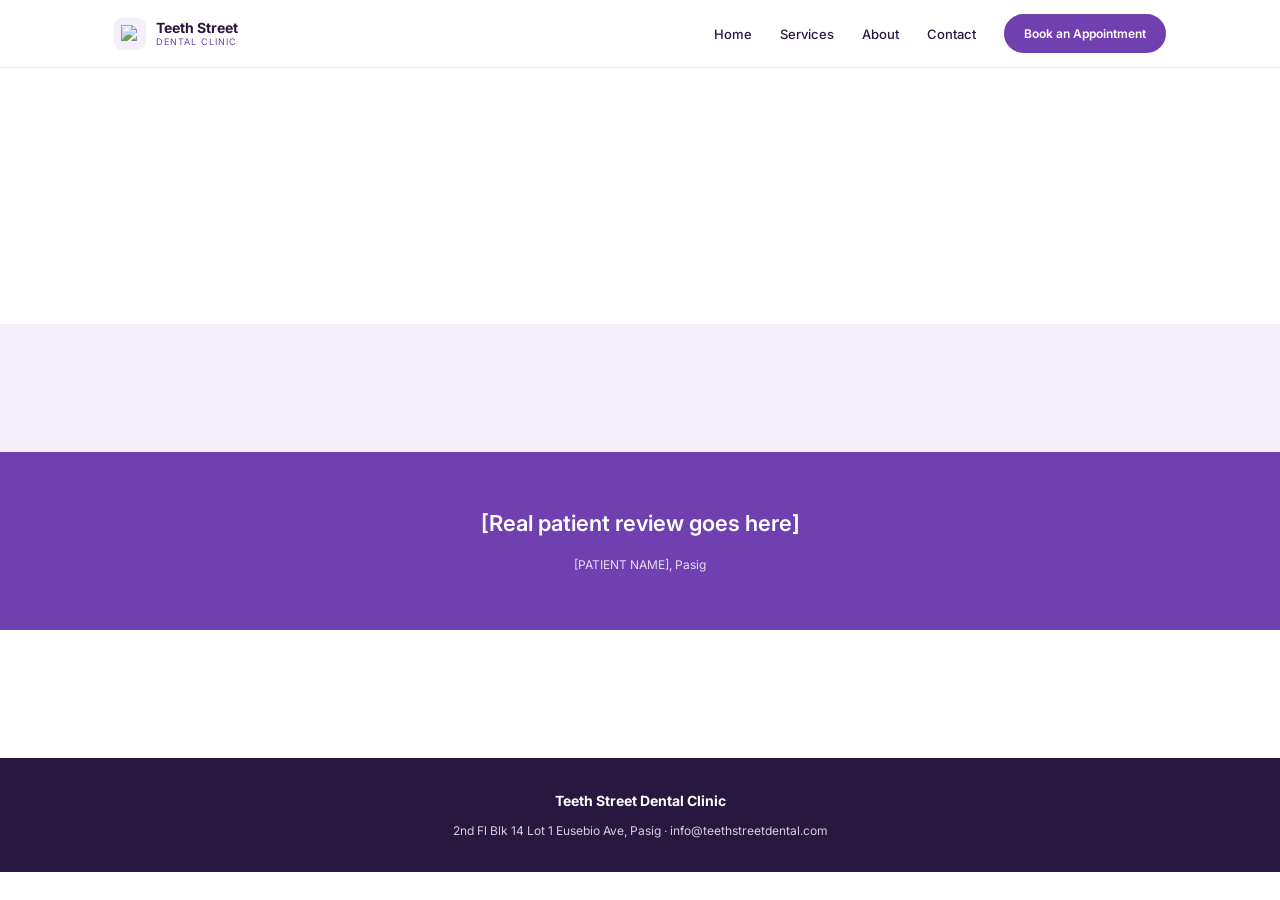
==== index.html @ c5f15a26 "Create index.html" ====
<!DOCTYPE html>
<html lang="en">
<head>
  <meta charset="UTF-8">
  <meta name="viewport" content="width=device-width, initial-scale=1.0">
  <title>Teeth Street Dental Clinic</title>

  <link rel="stylesheet" href="css/variables.css">
  <link rel="stylesheet" href="css/base.css">
  <link rel="stylesheet" href="css/buttons.css">
  <link rel="stylesheet" href="css/header.css">
  <link rel="stylesheet" href="css/hero.css">
  <link rel="stylesheet" href="css/services.css">
  <link rel="stylesheet" href="css/about.css">
  <link rel="stylesheet" href="css/testimonial.css">
  <link rel="stylesheet" href="css/contact.css">
  <link rel="stylesheet" href="css/footer.css">
</head>
<body>

  <!-- HEADER + NAV (Ferrer) -->
  <header class="header">
    <div class="container header-inner">
      <a href="#home" class="logo">
        <span class="logo-icon">
          <img src="images/icons/tooth.svg" alt="Teeth Street logo">
        </span>
        <span class="logo-text">
          <span class="logo-name">Teeth Street</span>
          <span class="logo-tagline">Dental Clinic</span>
        </span>
      </a>

      <nav class="nav" aria-label="Main navigation">
        <ul class="nav-list">
          <li><a href="#home" class="nav-link">Home</a></li>
          <li><a href="#services" class="nav-link">Services</a></li>
          <li><a href="#about" class="nav-link">About</a></li>
          <li><a href="#contact" class="nav-link">Contact</a></li>
        </ul>
        <a href="#contact" class="btn btn-filled">Book an Appointment</a>
      </nav>
    </div>
  </header>

  <main>

    <!-- HERO (Duenas) -->
    <section class="section hero" id="home">
      <div class="container">
        <!-- Duenas: ilagay dito ang Hero content -->
      </div>
    </section>

    <!-- OUR SERVICES (Duenas) -->
    <section class="section services" id="services">
      <div class="container">
        <!-- Duenas: ilagay dito ang Our Services cards -->
      </div>
    </section>

    <!-- ABOUT US + WHY CHOOSE US (Baliwag) -->
    <section class="section about" id="about">
      <div class="container about-grid">
        <!-- Baliwag: i-copy dito ang laman ng About mula sa about-contact.html -->
      </div>
    </section>

    <!-- TESTIMONIAL (Ferrer) -->
    <section class="testimonial" id="testimonial">
      <div class="container">
        <p class="testimonial-quote">[Real patient review goes here]</p>
        <p class="testimonial-author">[PATIENT NAME], Pasig</p>
      </div>
    </section>

    <!-- VISIT OR BOOK US (Baliwag) -->
    <section class="section contact" id="contact">
      <div class="container">
        <!-- Baliwag: i-copy dito ang laman ng Contact mula sa about-contact.html -->
      </div>
    </section>

  </main>

  <!-- FOOTER (Diesta) -->
  <footer class="footer">
    <p class="footer-title">Teeth Street Dental Clinic</p>
    <p class="footer-info">2nd Fl Blk 14 Lot 1 Eusebio Ave, Pasig &middot; info@teethstreetdental.com</p>
  </footer>

</body>
</html>
---- css/variables.css ----
:root {
  /* Colors (estimated from the design, we'll fix them using Figma) */
  --purple-main: #703FB0;
  --purple-dark: #28183F;
  --purple-light: #F5EFFB;
  --text-dark: #28183F;
  --text-gray: #5b5670;
  --white: #ffffff;

  /* Fonts */
  --font-heading: 'Inter', sans-serif;
  --font-body:  'Inter', sans-serif;
}
---- css/base.css ----
/* Base styles - reset, font, at container para sa buong site */
@import url('https://fonts.googleapis.com/css2?family=Inter:wght@400;500;600;700&display=swap');

*,
*::before,
*::after {
  margin: 0;
  padding: 0;
  box-sizing: border-box;
}

html {
  scroll-behavior: smooth;
}

body {
  font-family: var(--font-body);
  color: var(--text-dark);
  background-color: var(--white);
  line-height: 1.6;
}

img {
  max-width: 100%;
  display: block;
}

a {
  color: inherit;
}

ul {
  list-style: none;
}

/* Container - gamitin ng lahat ng sections */
.container {
  width: 100%;
  max-width: 1100px;
  margin: 0 auto;
  padding: 0 24px;
}

/* Section spacing at pamagat */
.section {
  padding: 64px 0;
}

.section-title {
  font-family: var(--font-heading);
  font-size: 28px;
  font-weight: 700;
  color: var(--text-dark);
  text-align: center;
  margin-bottom: 12px;
}

.section-subtitle {
  font-size: 14px;
  color: var(--text-gray);
  text-align: center;
  margin-bottom: 40px;
}

/* Light purple na background para sa mga section */
.bg-light {
  background-color: var(--purple-light);
}
---- css/buttons.css ----
/* Reusable button styles - gamitin ng lahat ng members */
.btn {
  display: inline-block;
  padding: 14px 28px;
  border-radius: 8px;
  font-family: var(--font-body);
  font-size: 16px;
  font-weight: 600;
  text-decoration: none;
  cursor: pointer;
  border: 2px solid var(--purple-main);
  transition: background-color 0.3s ease, color 0.3s ease, transform 0.2s ease;
}

/* Filled: "Book an Appointment" */
.btn-filled {
  background-color: var(--purple-main);
  color: var(--white);
}

.btn-filled:hover {
  background-color: var(--purple-dark);
  border-color: var(--purple-dark);
  transform: translateY(-2px);
}

/* Outline: "Call the Clinic" */
.btn-outline {
  background-color: transparent;
  color: var(--purple-main);
}

.btn-outline:hover {
  background-color: var(--purple-main);
  color: var(--white);
  transform: translateY(-2px);
}
---- css/header.css ----
/* Header at Navigation - Member 2 (Ferrer) */
.header {
  background-color: var(--white);
  border-bottom: 1px solid #efe8f7;
  position: sticky;
  top: 0;
  z-index: 100;
}

.header-inner {
  display: flex;
  align-items: center;
  justify-content: space-between;
  padding-top: 14px;
  padding-bottom: 14px;
}

/* Logo */
.logo {
  display: flex;
  align-items: center;
  gap: 10px;
  text-decoration: none;
}

.logo-icon {
  width: 32px;
  height: 32px;
  background-color: var(--purple-light);
  border-radius: 8px;
  display: flex;
  align-items: center;
  justify-content: center;
  flex-shrink: 0;
}

.logo-icon img {
  width: 18px;
  height: 18px;
}

.logo-text {
  display: flex;
  flex-direction: column;
  line-height: 1.2;
}

.logo-name {
  font-family: var(--font-heading);
  font-size: 14px;
  font-weight: 700;
  color: var(--text-dark);
}

.logo-tagline {
  font-size: 9px;
  letter-spacing: 1px;
  text-transform: uppercase;
  color: var(--purple-main);
}

/* Navigation */
.nav {
  display: flex;
  align-items: center;
  gap: 28px;
}

.nav-list {
  display: flex;
  align-items: center;
  gap: 28px;
}

.nav-link {
  font-size: 13px;
  font-weight: 500;
  color: var(--text-dark);
  text-decoration: none;
  padding: 4px 0;
  border-bottom: 2px solid transparent;
  transition: color 0.2s ease, border-color 0.2s ease;
}

.nav-link:hover,
.nav-link:focus {
  color: var(--purple-main);
  border-bottom-color: var(--purple-main);
}

/* Mas maliit na Book button sa header */
.nav .btn {
  padding: 8px 18px;
  font-size: 12px;
  border-radius: 999px;
}

/* Mobile */
@media (max-width: 768px) {
  .header-inner {
    flex-direction: column;
    gap: 12px;
  }

  .nav {
    flex-direction: column;
    gap: 12px;
  }

  .nav-list {
    gap: 16px;
    flex-wrap: wrap;
    justify-content: center;
  }
}
---- css/about.css ----
/* About Us + Why Choose Us - Member 4 (Baliwag) */
.about {
  background-color: var(--purple-light);
}

.about-grid {
  display: grid;
  grid-template-columns: 1fr 1fr;
  gap: 48px;
  align-items: start;
}

.about-heading,
.why-heading {
  font-family: var(--font-heading);
  font-size: 24px;
  font-weight: 700;
  color: var(--text-dark);
  margin-bottom: 16px;
}

.about-text p {
  font-size: 14px;
  color: var(--text-gray);
  margin-bottom: 16px;
}

.why-list {
  display: grid;
  grid-template-columns: 1fr 1fr;
  gap: 16px;
}

.why-item {
  display: flex;
  align-items: center;
  gap: 10px;
  background-color: var(--white);
  border-radius: 8px;
  padding: 10px 12px;
  font-size: 13px;
  font-weight: 600;
  color: var(--text-dark);
  transition: transform 0.2s ease, box-shadow 0.2s ease;
}

.why-item:hover {
  transform: translateY(-2px);
  box-shadow: 0 4px 12px rgba(112, 63, 176, 0.15);
}

.why-icon {
  width: 20px;
  height: 20px;
  flex-shrink: 0;
}

/* Mobile: isang column lang */
@media (max-width: 768px) {
  .about-grid {
    grid-template-columns: 1fr;
    gap: 32px;
  }
}

@media (max-width: 480px) {
  .why-list {
    grid-template-columns: 1fr;
  }
}
---- css/testimonial.css ----
/* Testimonial banner - Member 2 (Ferrer) */
.testimonial {
  background-color: var(--purple-main);
  color: var(--white);
  text-align: center;
  padding: 56px 0;
}

.testimonial-quote {
  font-family: var(--font-heading);
  font-size: 22px;
  font-weight: 600;
  line-height: 1.4;
  max-width: 700px;
  margin: 0 auto 16px;
}

.testimonial-author {
  font-size: 12px;
  color: var(--purple-light);
  opacity: 0.9;
}

/* Mobile */
@media (max-width: 768px) {
  .testimonial {
    padding: 40px 0;
  }

  .testimonial-quote {
    font-size: 18px;
  }
}
---- css/contact.css ----
/* Visit or Book Us - Member 4 (Baliwag) */
.contact-grid {
  display: grid;
  grid-template-columns: 1fr 1fr;
  gap: 24px;
  align-items: stretch;
}

.contact-card {
  background-color: var(--white);
  border: 1px solid #e8e0f2;
  border-radius: 16px;
  padding: 28px;
  display: flex;
  flex-direction: column;
  gap: 16px;
}

.contact-list {
  display: flex;
  flex-direction: column;
  gap: 14px;
}

.contact-item {
  display: flex;
  align-items: flex-start;
  gap: 12px;
  font-size: 13px;
  color: var(--text-gray);
}

.contact-icon {
  width: 18px;
  height: 18px;
  flex-shrink: 0;
  margin-top: 2px;
}

.contact-card .btn {
  align-self: flex-start;
  margin-top: 8px;
}

.map-box {
  background-color: #e6dbf5;
  border-radius: 16px;
  min-height: 280px;
  overflow: hidden;
  display: flex;
  align-items: center;
  justify-content: center;
  font-size: 13px;
  color: var(--text-gray);
  text-align: center;
}

.map-box iframe {
  width: 100%;
  height: 100%;
  min-height: 280px;
  border: 0;
}

/* Mobile: isang column lang */
@media (max-width: 768px) {
  .contact-grid {
    grid-template-columns: 1fr;
  }
}
---- css/footer.css ----
/* Footer - dark purple */
.footer {
  background-color: var(--purple-dark);
  color: var(--white);
  text-align: center;
  padding: 32px 20px;
  font-family: var(--font-body);
}

.footer-title {
  font-size: 14px;
  font-weight: 700;
  margin-bottom: 8px;
}

.footer-info {
  font-size: 12px;
  color: var(--purple-light);
  opacity: 0.85;
}
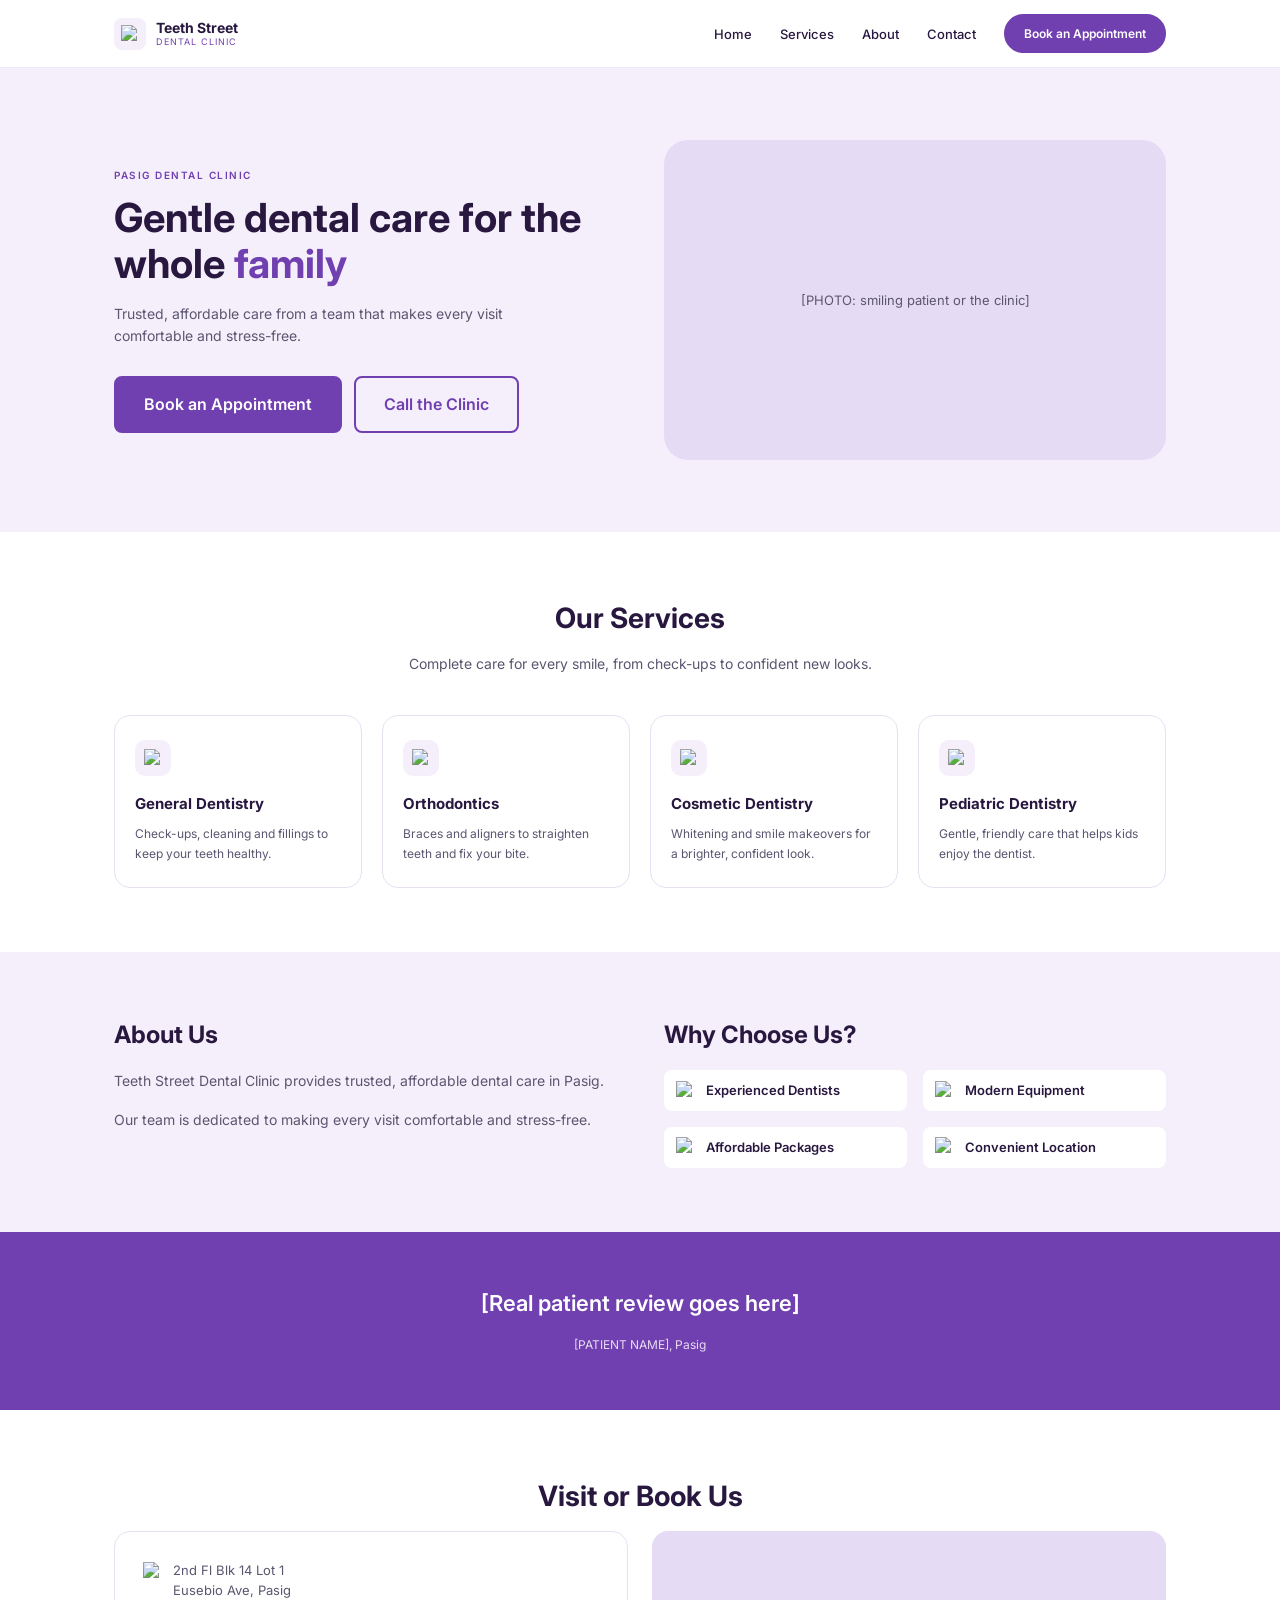
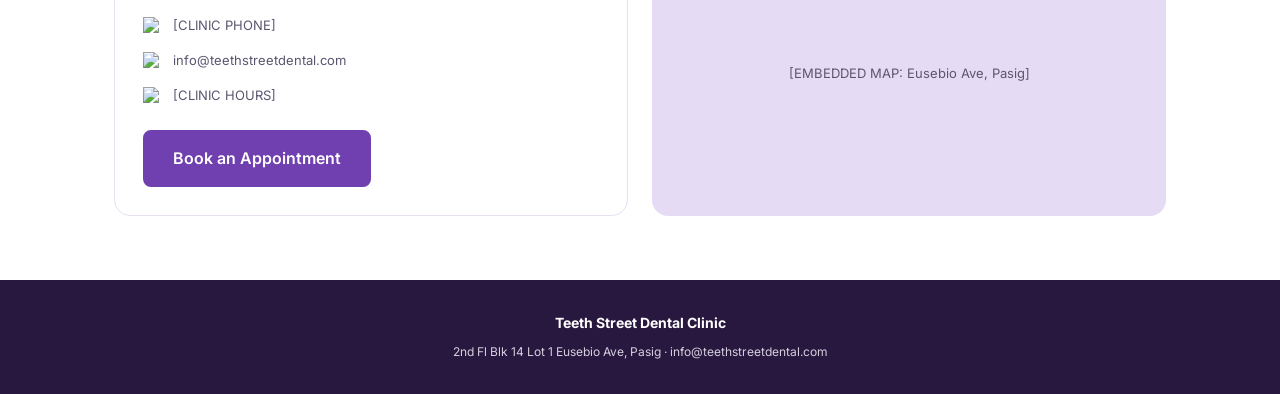
==== commit c9200654: "Combine all sections into index.html" ====
--- a/index.html
+++ b/index.html
@@ -47,22 +47,101 @@
 
     <!-- HERO (Duenas) -->
     <section class="section hero" id="home">
-      <div class="container">
-        <!-- Duenas: ilagay dito ang Hero content -->
+      <div class="container hero-grid">
+
+        <div class="hero-content">
+          <p class="hero-eyebrow">Pasig Dental Clinic</p>
+          <h1 class="hero-title">Gentle dental care for the whole <span>family</span></h1>
+          <p class="hero-text">Trusted, affordable care from a team that makes every visit comfortable and stress-free.</p>
+          <div class="hero-buttons">
+            <a href="#contact" class="btn btn-filled">Book an Appointment</a>
+            <a href="tel:+630000000000" class="btn btn-outline">Call the Clinic</a>
+          </div>
+        </div>
+
+        <div class="hero-image">
+          [PHOTO: smiling patient or the clinic]
+        </div>
+
       </div>
     </section>
 
     <!-- OUR SERVICES (Duenas) -->
     <section class="section services" id="services">
       <div class="container">
-        <!-- Duenas: ilagay dito ang Our Services cards -->
+        <h2 class="section-title">Our Services</h2>
+        <p class="section-subtitle">Complete care for every smile, from check-ups to confident new looks.</p>
+
+        <div class="services-grid">
+
+          <article class="service-card">
+            <div class="service-icon">
+              <img src="images/icons/general.svg" alt="General dentistry icon">
+            </div>
+            <h3 class="service-title">General Dentistry</h3>
+            <p class="service-text">Check-ups, cleaning and fillings to keep your teeth healthy.</p>
+          </article>
+
+          <article class="service-card">
+            <div class="service-icon">
+              <img src="images/icons/orthodontics.svg" alt="Orthodontics icon">
+            </div>
+            <h3 class="service-title">Orthodontics</h3>
+            <p class="service-text">Braces and aligners to straighten teeth and fix your bite.</p>
+          </article>
+
+          <article class="service-card">
+            <div class="service-icon">
+              <img src="images/icons/cosmetic.svg" alt="Cosmetic dentistry icon">
+            </div>
+            <h3 class="service-title">Cosmetic Dentistry</h3>
+            <p class="service-text">Whitening and smile makeovers for a brighter, confident look.</p>
+          </article>
+
+          <article class="service-card">
+            <div class="service-icon">
+              <img src="images/icons/pediatric.svg" alt="Pediatric dentistry icon">
+            </div>
+            <h3 class="service-title">Pediatric Dentistry</h3>
+            <p class="service-text">Gentle, friendly care that helps kids enjoy the dentist.</p>
+          </article>
+
+        </div>
       </div>
     </section>
 
     <!-- ABOUT US + WHY CHOOSE US (Baliwag) -->
     <section class="section about" id="about">
       <div class="container about-grid">
-        <!-- Baliwag: i-copy dito ang laman ng About mula sa about-contact.html -->
+
+        <div class="about-text">
+          <h2 class="about-heading">About Us</h2>
+          <p>Teeth Street Dental Clinic provides trusted, affordable dental care in Pasig.</p>
+          <p>Our team is dedicated to making every visit comfortable and stress-free.</p>
+        </div>
+
+        <div class="why">
+          <h2 class="why-heading">Why Choose Us?</h2>
+          <ul class="why-list">
+            <li class="why-item">
+              <img class="why-icon" src="images/icons/dentist.svg" alt="Experienced dentists icon">
+              <span>Experienced Dentists</span>
+            </li>
+            <li class="why-item">
+              <img class="why-icon" src="images/icons/equipment.svg" alt="Modern equipment icon">
+              <span>Modern Equipment</span>
+            </li>
+            <li class="why-item">
+              <img class="why-icon" src="images/icons/packages.svg" alt="Affordable packages icon">
+              <span>Affordable Packages</span>
+            </li>
+            <li class="why-item">
+              <img class="why-icon" src="images/icons/location.svg" alt="Convenient location icon">
+              <span>Convenient Location</span>
+            </li>
+          </ul>
+        </div>
+
       </div>
     </section>
 
@@ -77,7 +156,37 @@
     <!-- VISIT OR BOOK US (Baliwag) -->
     <section class="section contact" id="contact">
       <div class="container">
-        <!-- Baliwag: i-copy dito ang laman ng Contact mula sa about-contact.html -->
+        <h2 class="section-title">Visit or Book Us</h2>
+
+        <div class="contact-grid">
+
+          <div class="contact-card">
+            <ul class="contact-list">
+              <li class="contact-item">
+                <img class="contact-icon" src="images/icons/pin.svg" alt="Address icon">
+                <span>2nd Fl Blk 14 Lot 1<br>Eusebio Ave, Pasig</span>
+              </li>
+              <li class="contact-item">
+                <img class="contact-icon" src="images/icons/phone.svg" alt="Phone icon">
+                <span>[CLINIC PHONE]</span>
+              </li>
+              <li class="contact-item">
+                <img class="contact-icon" src="images/icons/email.svg" alt="Email icon">
+                <span>info@teethstreetdental.com</span>
+              </li>
+              <li class="contact-item">
+                <img class="contact-icon" src="images/icons/clock.svg" alt="Clinic hours icon">
+                <span>[CLINIC HOURS]</span>
+              </li>
+            </ul>
+            <a href="#contact" class="btn btn-filled">Book an Appointment</a>
+          </div>
+
+          <div class="map-box">
+            [EMBEDDED MAP: Eusebio Ave, Pasig]
+          </div>
+
+        </div>
       </div>
     </section>
 
--- a/css/hero.css
+++ b/css/hero.css
@@ -0,0 +1,86 @@
+/* Hero Section - Member 3 (Duenas) */
+.hero {
+  background-color: var(--purple-light);
+  padding: 72px 0;
+}
+
+.hero-grid {
+  display: grid;
+  grid-template-columns: 1fr 1fr;
+  gap: 48px;
+  align-items: center;
+}
+
+.hero-eyebrow {
+  font-size: 10px;
+  font-weight: 600;
+  letter-spacing: 1.5px;
+  text-transform: uppercase;
+  color: var(--purple-main);
+  margin-bottom: 12px;
+}
+
+.hero-title {
+  font-family: var(--font-heading);
+  font-size: 40px;
+  font-weight: 700;
+  line-height: 1.15;
+  color: var(--text-dark);
+  margin-bottom: 16px;
+}
+
+.hero-title span {
+  color: var(--purple-main);
+}
+
+.hero-text {
+  font-size: 14px;
+  color: var(--text-gray);
+  max-width: 420px;
+  margin-bottom: 28px;
+}
+
+.hero-buttons {
+  display: flex;
+  flex-wrap: wrap;
+  gap: 12px;
+}
+
+.hero-image {
+  background-color: #e6dbf5;
+  border-radius: 24px;
+  min-height: 320px;
+  overflow: hidden;
+  display: flex;
+  align-items: center;
+  justify-content: center;
+  font-size: 13px;
+  color: var(--text-gray);
+  text-align: center;
+}
+
+.hero-image img {
+  width: 100%;
+  height: 100%;
+  object-fit: cover;
+}
+
+/* Tablet at Mobile: isang column lang */
+@media (max-width: 768px) {
+  .hero {
+    padding: 48px 0;
+  }
+
+  .hero-grid {
+    grid-template-columns: 1fr;
+    gap: 32px;
+  }
+
+  .hero-title {
+    font-size: 32px;
+  }
+
+  .hero-image {
+    min-height: 240px;
+  }
+}
--- a/css/services.css
+++ b/css/services.css
@@ -0,0 +1,64 @@
+/* Our Services - Member 3 (Duenas) */
+.services-grid {
+  display: grid;
+  grid-template-columns: repeat(4, 1fr);
+  gap: 20px;
+}
+
+.service-card {
+  background-color: var(--white);
+  border: 1px solid #e8e0f2;
+  border-radius: 16px;
+  padding: 24px 20px;
+  transition: transform 0.25s ease, box-shadow 0.25s ease, border-color 0.25s ease;
+}
+
+.service-card:hover {
+  transform: translateY(-6px);
+  box-shadow: 0 10px 24px rgba(112, 63, 176, 0.15);
+  border-color: var(--purple-main);
+}
+
+.service-icon {
+  width: 36px;
+  height: 36px;
+  background-color: var(--purple-light);
+  border-radius: 10px;
+  display: flex;
+  align-items: center;
+  justify-content: center;
+  margin-bottom: 16px;
+}
+
+.service-icon img {
+  width: 18px;
+  height: 18px;
+}
+
+.service-title {
+  font-family: var(--font-heading);
+  font-size: 15px;
+  font-weight: 700;
+  color: var(--text-dark);
+  margin-bottom: 8px;
+}
+
+.service-text {
+  font-size: 12px;
+  color: var(--text-gray);
+  line-height: 1.6;
+}
+
+/* Tablet: 2 columns */
+@media (max-width: 992px) {
+  .services-grid {
+    grid-template-columns: repeat(2, 1fr);
+  }
+}
+
+/* Mobile: 1 column */
+@media (max-width: 576px) {
+  .services-grid {
+    grid-template-columns: 1fr;
+  }
+}
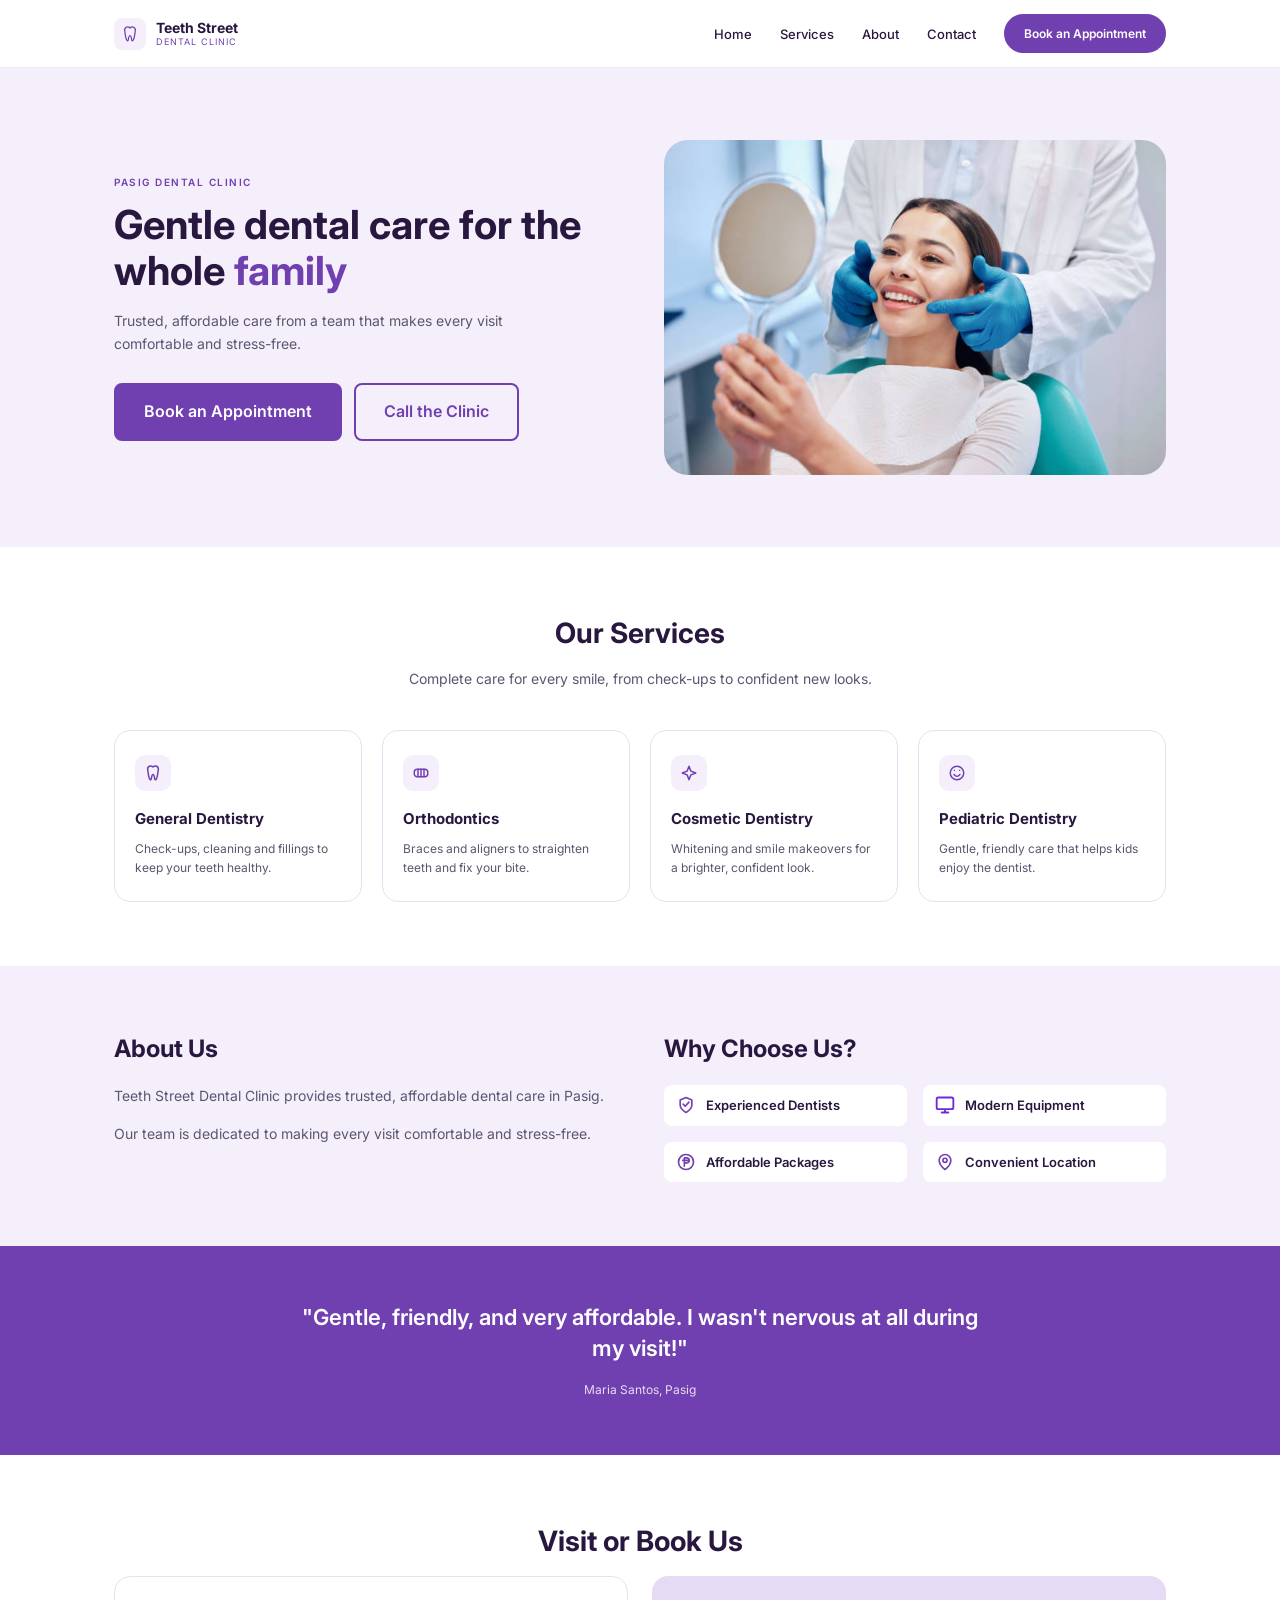
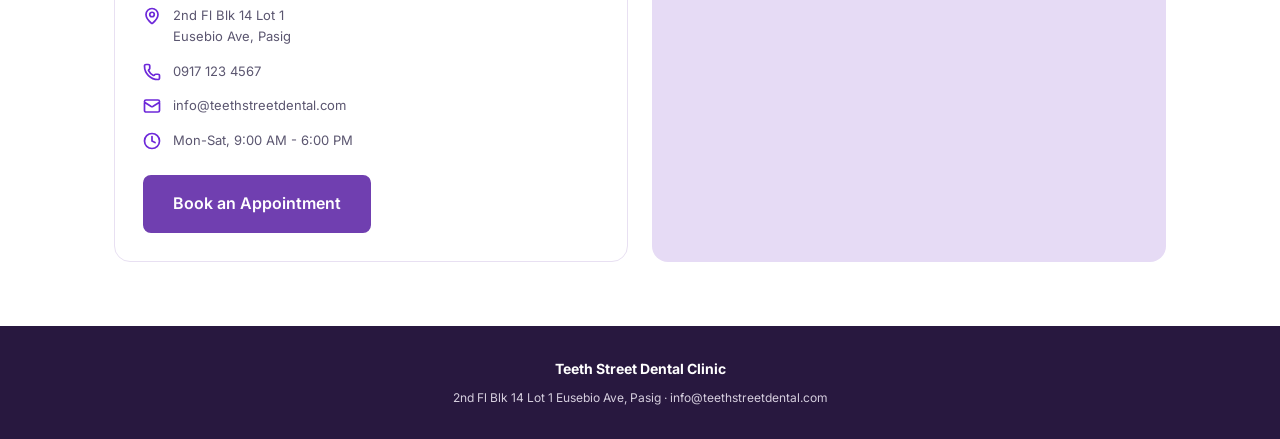
==== commit f1b09893: "Update index.html" ====
--- a/index.html
+++ b/index.html
@@ -55,12 +55,12 @@
           <p class="hero-text">Trusted, affordable care from a team that makes every visit comfortable and stress-free.</p>
           <div class="hero-buttons">
             <a href="#contact" class="btn btn-filled">Book an Appointment</a>
-            <a href="tel:+630000000000" class="btn btn-outline">Call the Clinic</a>
+            <a href="tel:+639171234567" class="btn btn-outline">Call the Clinic</a>
           </div>
         </div>
 
         <div class="hero-image">
-          [PHOTO: smiling patient or the clinic]
+          <img src="images/hero.jpg" alt="Smiling patient being comforted by a dental care professional">
         </div>
 
       </div>
@@ -148,8 +148,8 @@
     <!-- TESTIMONIAL (Ferrer) -->
     <section class="testimonial" id="testimonial">
       <div class="container">
-        <p class="testimonial-quote">[Real patient review goes here]</p>
-        <p class="testimonial-author">[PATIENT NAME], Pasig</p>
+        <p class="testimonial-quote">"Gentle, friendly, and very affordable. I wasn't nervous at all during my visit!"</p>
+        <p class="testimonial-author">Maria Santos, Pasig</p>
       </div>
     </section>
 
@@ -168,7 +168,7 @@
               </li>
               <li class="contact-item">
                 <img class="contact-icon" src="images/icons/phone.svg" alt="Phone icon">
-                <span>[CLINIC PHONE]</span>
+                <span>0917 123 4567</span>
               </li>
               <li class="contact-item">
                 <img class="contact-icon" src="images/icons/email.svg" alt="Email icon">
@@ -176,14 +176,20 @@
               </li>
               <li class="contact-item">
                 <img class="contact-icon" src="images/icons/clock.svg" alt="Clinic hours icon">
-                <span>[CLINIC HOURS]</span>
+                <span>Mon-Sat, 9:00 AM - 6:00 PM</span>
               </li>
             </ul>
-            <a href="#contact" class="btn btn-filled">Book an Appointment</a>
+            <a href="tel:+639171234567" class="btn btn-filled">Book an Appointment</a>
           </div>
 
           <div class="map-box">
-            [EMBEDDED MAP: Eusebio Ave, Pasig]
+            <iframe
+              src="https://www.google.com/maps?q=Eusebio+Ave,+Pasig,+Philippines&output=embed"
+              title="Map of Teeth Street Dental Clinic on Eusebio Ave, Pasig"
+              loading="lazy"
+              referrerpolicy="no-referrer-when-downgrade"
+              allowfullscreen>
+            </iframe>
           </div>
 
         </div>
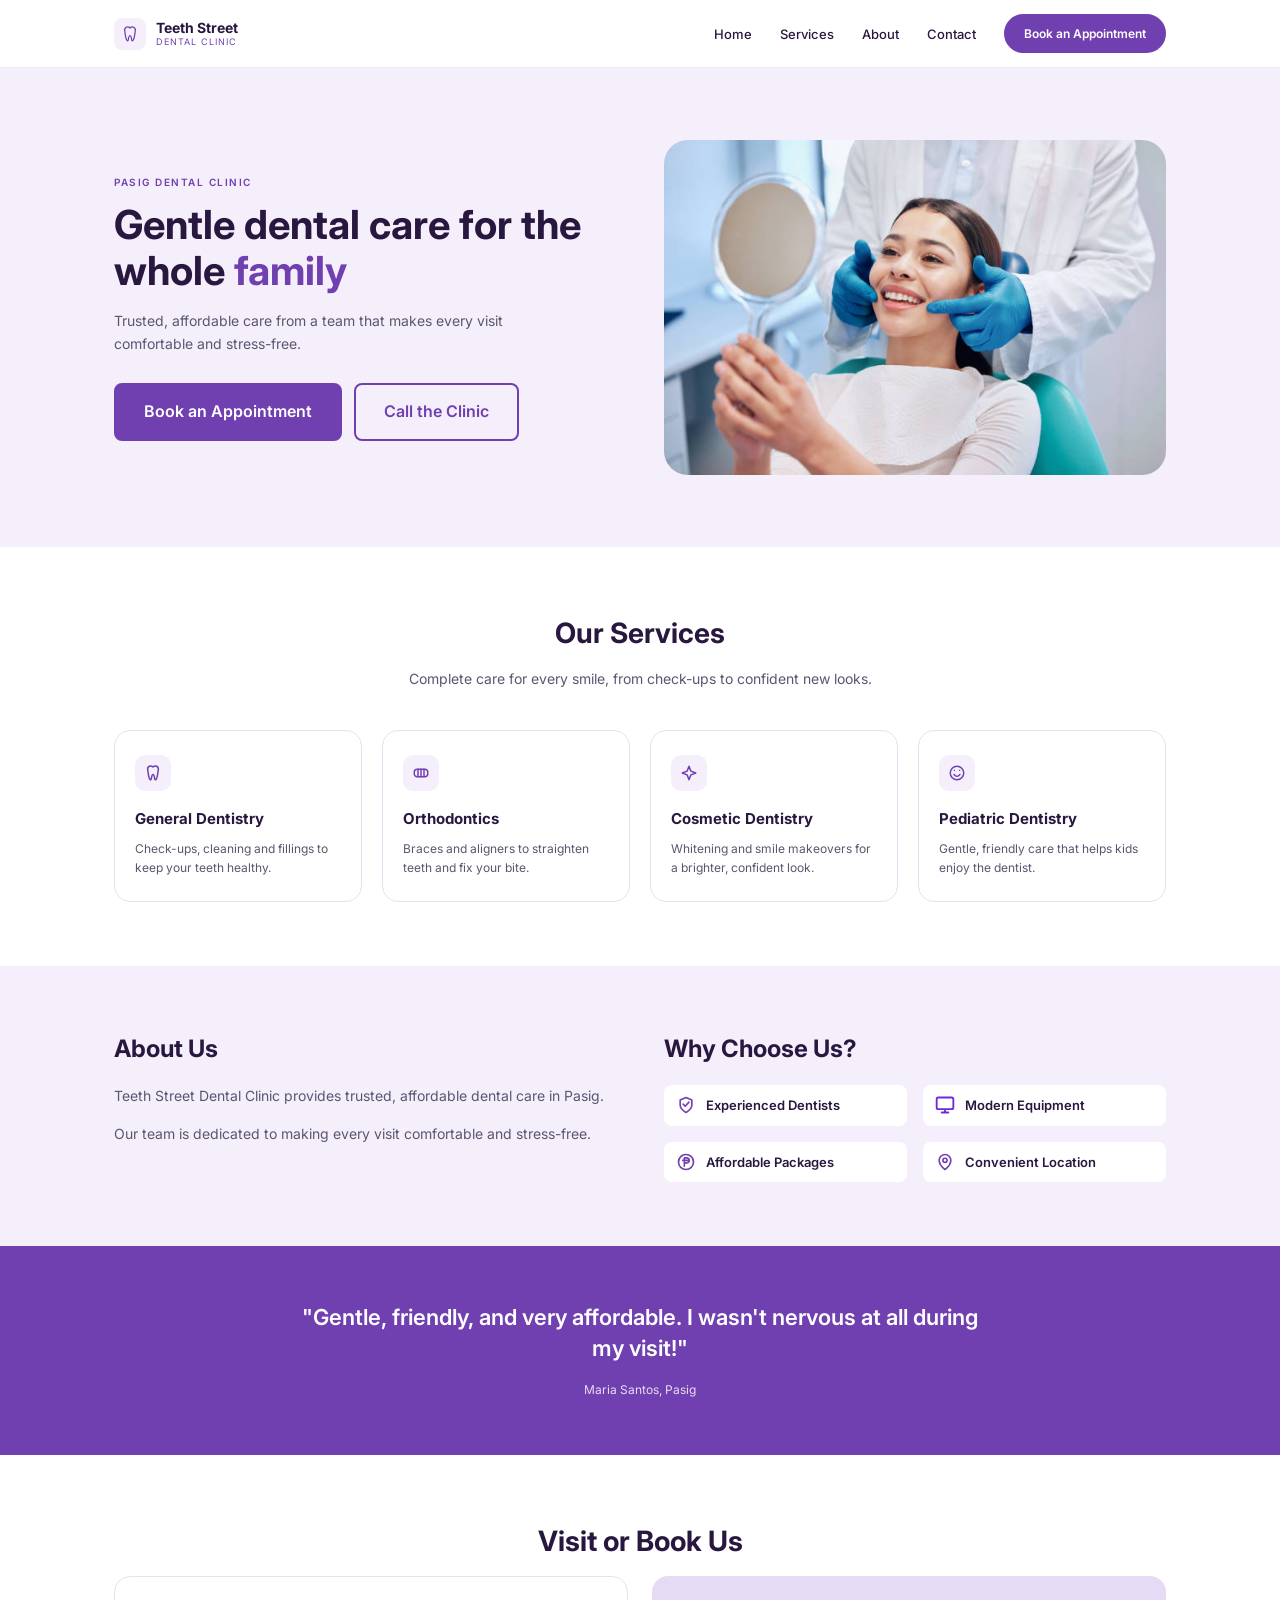
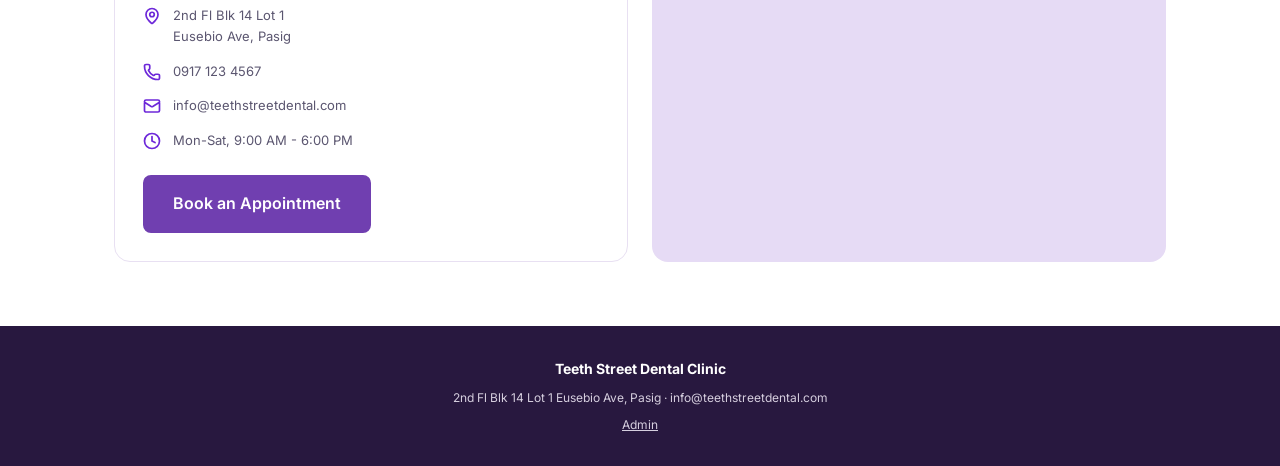
==== commit a2778025: "Link booking buttons and add admin link" ====
--- a/index.html
+++ b/index.html
@@ -38,7 +38,7 @@
           <li><a href="#about" class="nav-link">About</a></li>
           <li><a href="#contact" class="nav-link">Contact</a></li>
         </ul>
-        <a href="#contact" class="btn btn-filled">Book an Appointment</a>
+        <a href="booking.html" class="btn btn-filled">Book an Appointment</a>
       </nav>
     </div>
   </header>
@@ -54,7 +54,7 @@
           <h1 class="hero-title">Gentle dental care for the whole <span>family</span></h1>
           <p class="hero-text">Trusted, affordable care from a team that makes every visit comfortable and stress-free.</p>
           <div class="hero-buttons">
-            <a href="#contact" class="btn btn-filled">Book an Appointment</a>
+            <a href="booking.html" class="btn btn-filled">Book an Appointment</a>
             <a href="tel:+639171234567" class="btn btn-outline">Call the Clinic</a>
           </div>
         </div>
@@ -179,7 +179,7 @@
                 <span>Mon-Sat, 9:00 AM - 6:00 PM</span>
               </li>
             </ul>
-            <a href="tel:+639171234567" class="btn btn-filled">Book an Appointment</a>
+            <a href="booking.html" class="btn btn-filled">Book an Appointment</a>
           </div>
 
           <div class="map-box">
@@ -202,6 +202,7 @@
   <footer class="footer">
     <p class="footer-title">Teeth Street Dental Clinic</p>
     <p class="footer-info">2nd Fl Blk 14 Lot 1 Eusebio Ave, Pasig &middot; info@teethstreetdental.com</p>
+    <p class="footer-info" style="margin-top:8px;"><a href="admin.html" style="color:inherit;">Admin</a></p>
   </footer>
 
 </body>
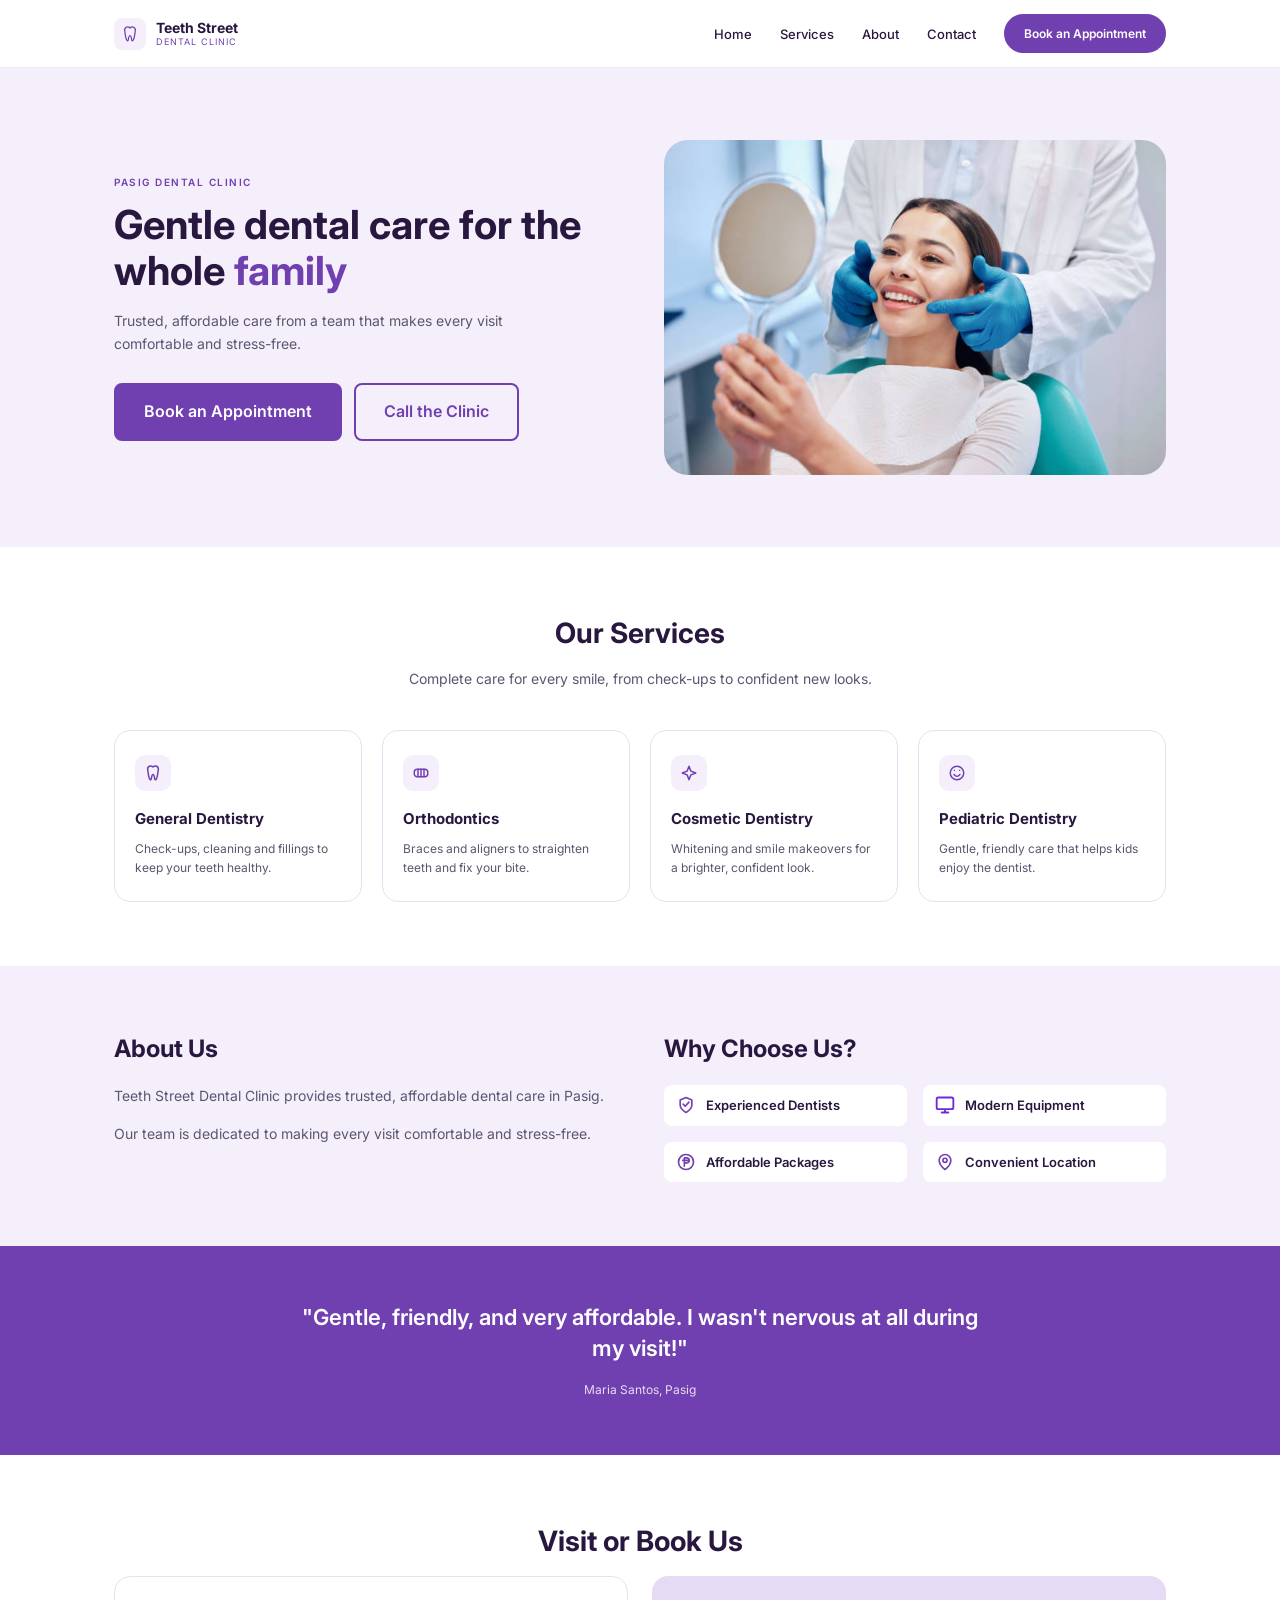
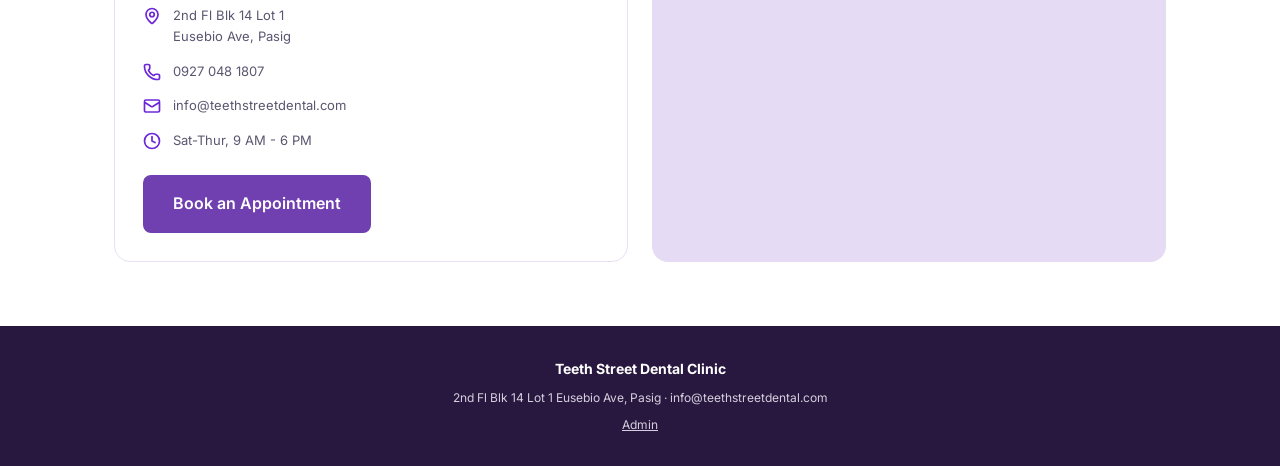
==== commit 758db404: "Update phone number and clinic hours" ====
--- a/index.html
+++ b/index.html
@@ -55,7 +55,7 @@
           <p class="hero-text">Trusted, affordable care from a team that makes every visit comfortable and stress-free.</p>
           <div class="hero-buttons">
             <a href="booking.html" class="btn btn-filled">Book an Appointment</a>
-            <a href="tel:+639171234567" class="btn btn-outline">Call the Clinic</a>
+            <a href="tel:+639285551234" class="btn btn-outline">Call the Clinic</a>
           </div>
         </div>
 
@@ -168,7 +168,7 @@
               </li>
               <li class="contact-item">
                 <img class="contact-icon" src="images/icons/phone.svg" alt="Phone icon">
-                <span>0917 123 4567</span>
+                <span> 0927 048 1807 </span>
               </li>
               <li class="contact-item">
                 <img class="contact-icon" src="images/icons/email.svg" alt="Email icon">
@@ -176,7 +176,7 @@
               </li>
               <li class="contact-item">
                 <img class="contact-icon" src="images/icons/clock.svg" alt="Clinic hours icon">
-                <span>Mon-Sat, 9:00 AM - 6:00 PM</span>
+                <span>Sat-Thur, 9 AM - 6 PM</span>
               </li>
             </ul>
             <a href="booking.html" class="btn btn-filled">Book an Appointment</a>
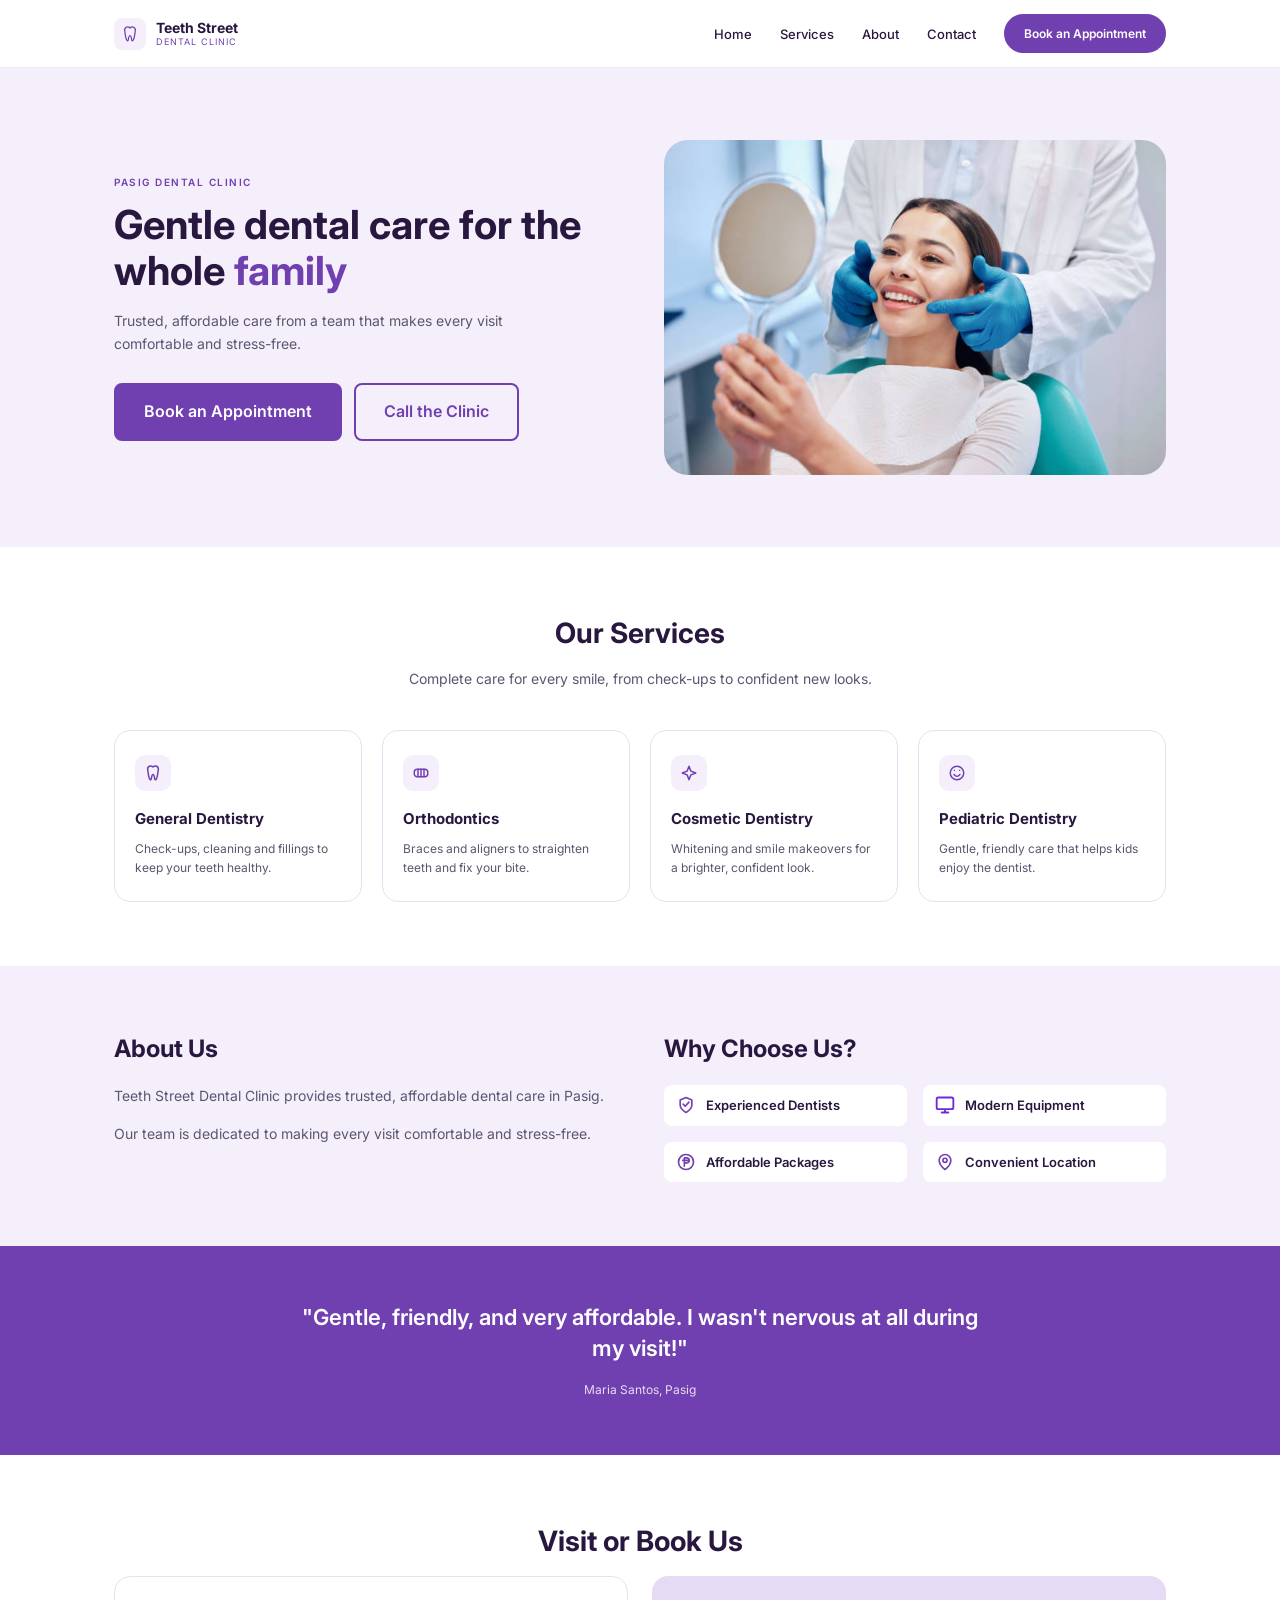
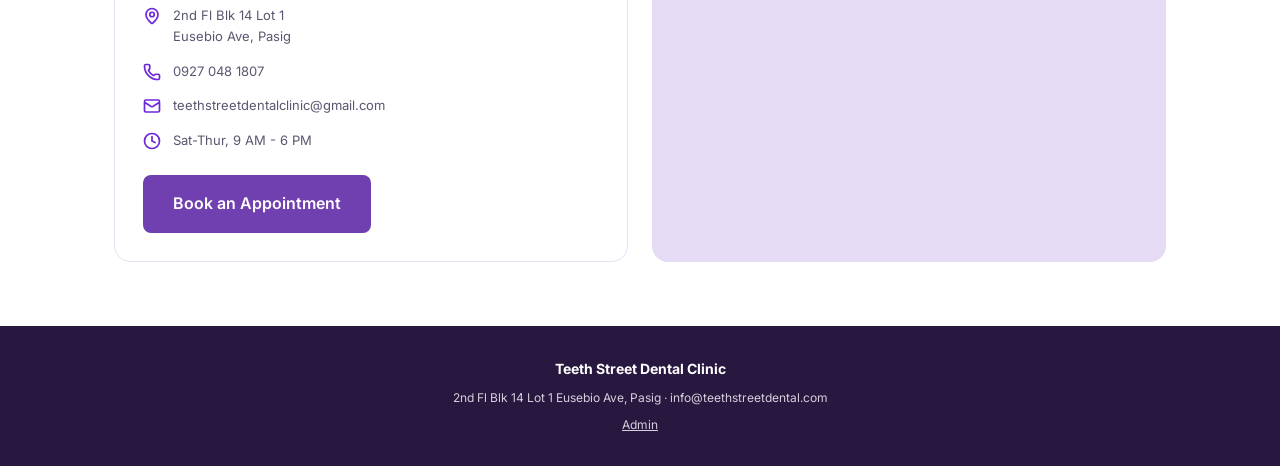
==== commit a43089db: "Update index.html" ====
--- a/index.html
+++ b/index.html
@@ -172,7 +172,7 @@
               </li>
               <li class="contact-item">
                 <img class="contact-icon" src="images/icons/email.svg" alt="Email icon">
-                <span>info@teethstreetdental.com</span>
+                <span>teethstreetdentalclinic@gmail.com</span>
               </li>
               <li class="contact-item">
                 <img class="contact-icon" src="images/icons/clock.svg" alt="Clinic hours icon">
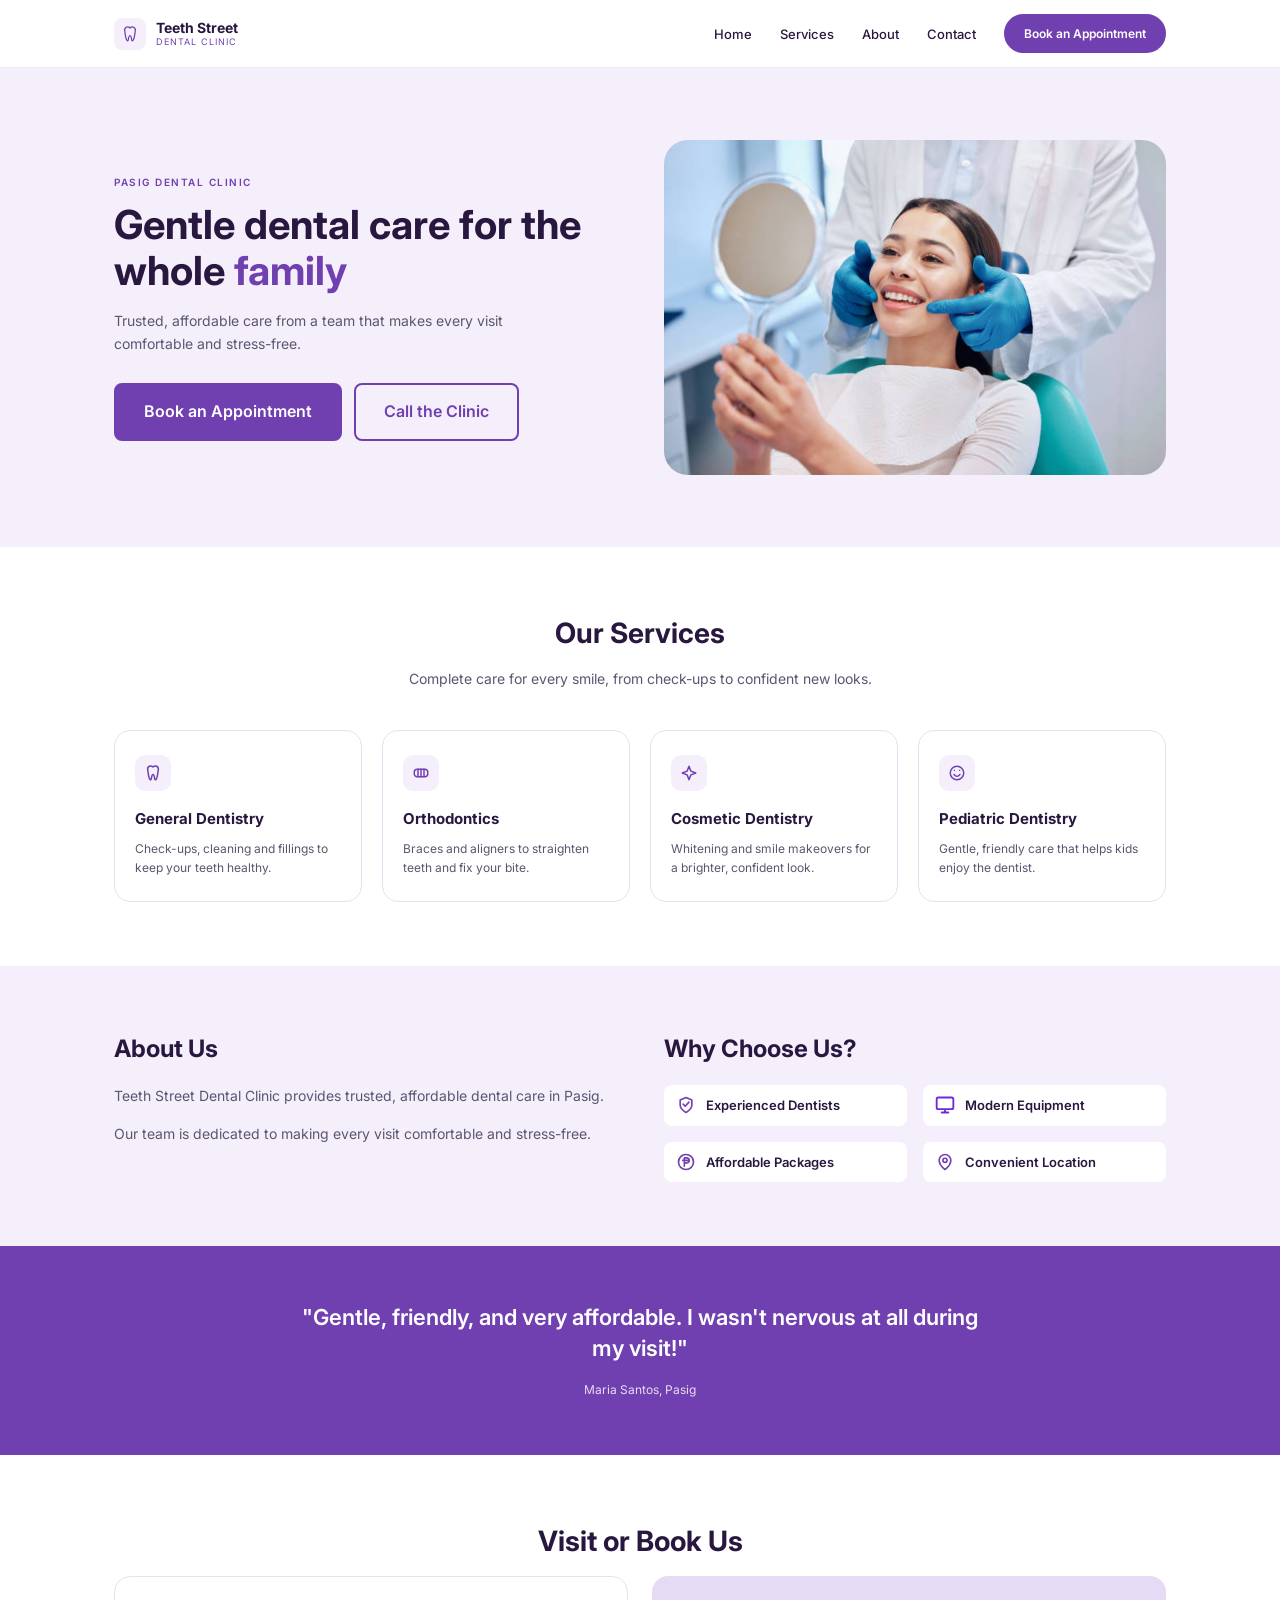
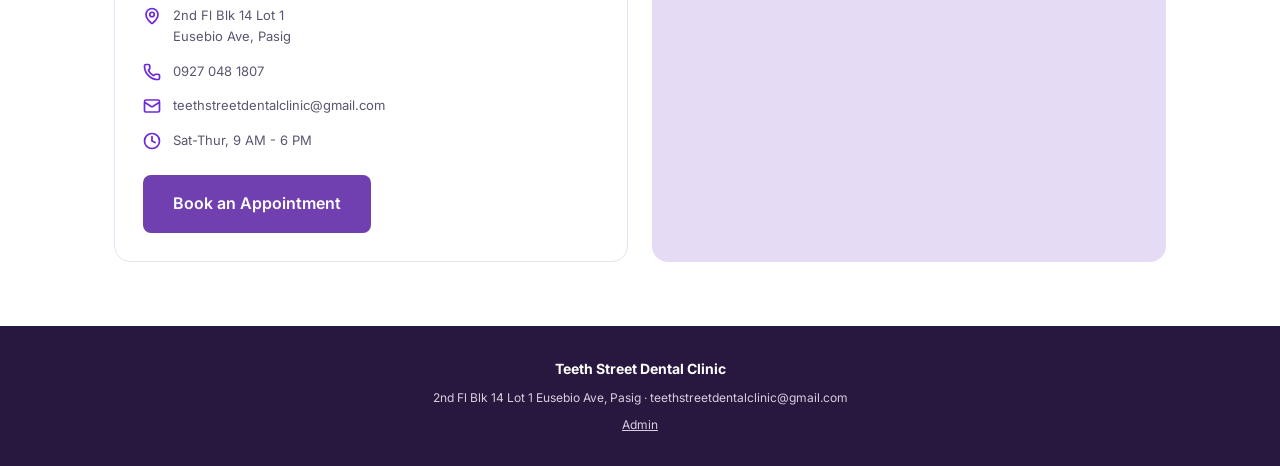
==== commit c621db03: "Update index.html" ====
--- a/index.html
+++ b/index.html
@@ -201,7 +201,7 @@
   <!-- FOOTER (Diesta) -->
   <footer class="footer">
     <p class="footer-title">Teeth Street Dental Clinic</p>
-    <p class="footer-info">2nd Fl Blk 14 Lot 1 Eusebio Ave, Pasig &middot; info@teethstreetdental.com</p>
+    <p class="footer-info">2nd Fl Blk 14 Lot 1 Eusebio Ave, Pasig &middot; teethstreetdentalclinic@gmail.com</p>
     <p class="footer-info" style="margin-top:8px;"><a href="admin.html" style="color:inherit;">Admin</a></p>
   </footer>
 
